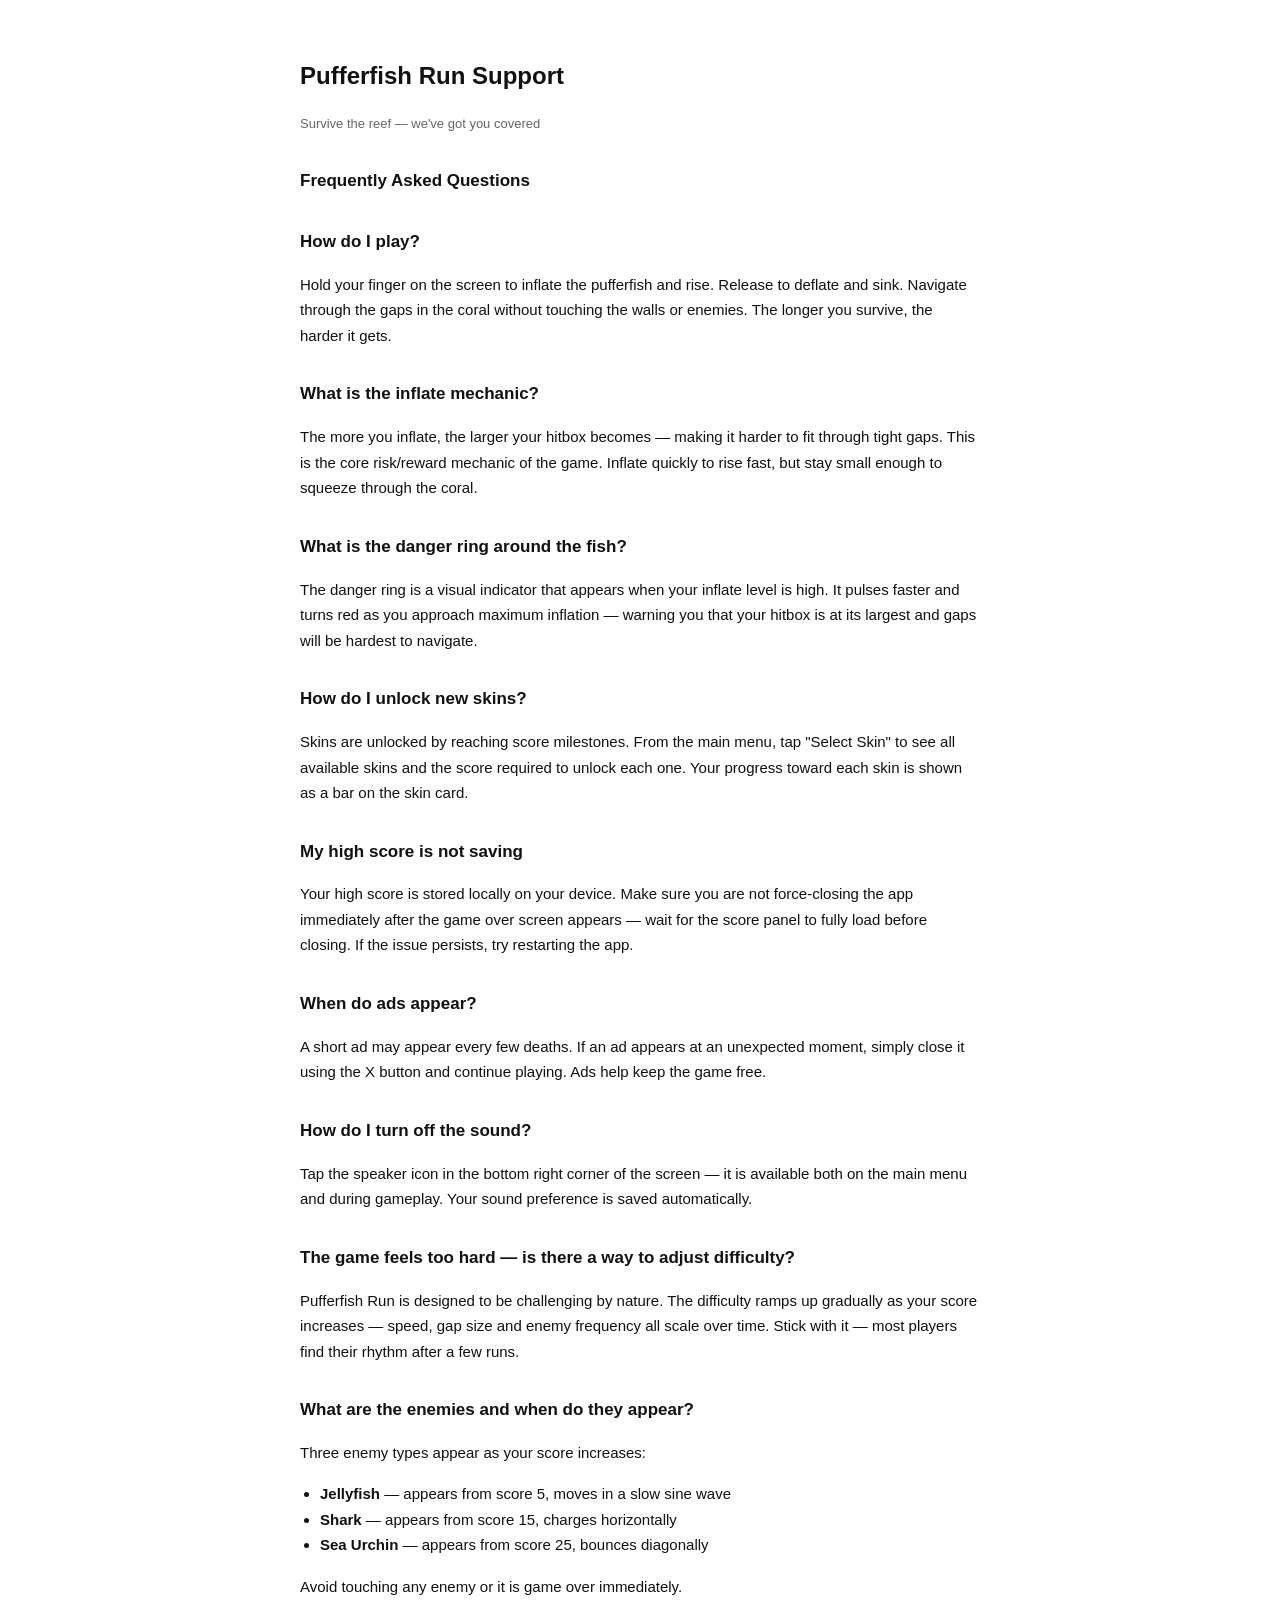
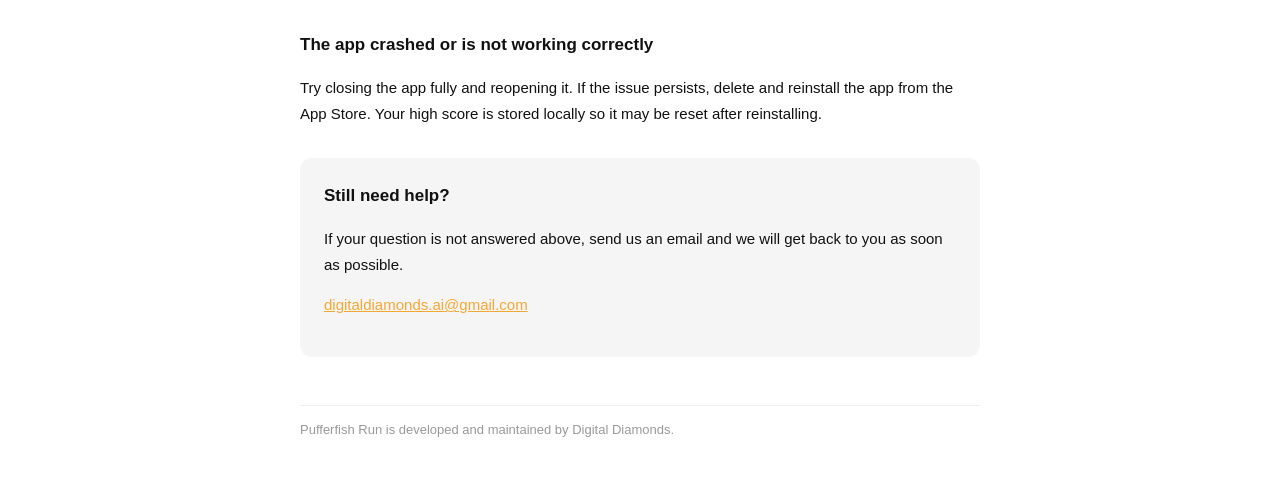
==== docs/support/index.html @ cb3c5f77 "added whole game" ====
<!DOCTYPE html>
<html lang="en">
<head>
  <meta charset="UTF-8">
  <meta name="viewport" content="width=device-width, initial-scale=1.0">
  <title>Pufferfish Run — Support</title>
  <style>
    body {
      font-family: -apple-system, BlinkMacSystemFont, 'Helvetica Neue', sans-serif;
      max-width: 680px;
      margin: 0 auto;
      padding: 40px 24px;
      color: #111;
      line-height: 1.7;
    }
    h1 { font-size: 24px; font-weight: 600; }
    h2 { font-size: 17px; font-weight: 600; margin-top: 32px; }
    p, li { font-size: 15px; }
    ul { padding-left: 20px; }
    .meta { color: #666; font-size: 13px; margin-bottom: 32px; }
    a { color: #f4a832; }
    .contact-box {
      background: #f5f5f5;
      border-radius: 12px;
      padding: 24px;
      margin-top: 32px;
    }
  </style>
</head>
<body>
 
  <h1>Pufferfish Run Support</h1>
  <p class="meta">Survive the reef — we've got you covered</p>
 
  <h2>Frequently Asked Questions</h2>
 
  <h2>How do I play?</h2>
  <p>Hold your finger on the screen to inflate the pufferfish and rise. Release to deflate and sink. Navigate through the gaps in the coral without touching the walls or enemies. The longer you survive, the harder it gets.</p>
 
  <h2>What is the inflate mechanic?</h2>
  <p>The more you inflate, the larger your hitbox becomes — making it harder to fit through tight gaps. This is the core risk/reward mechanic of the game. Inflate quickly to rise fast, but stay small enough to squeeze through the coral.</p>
 
  <h2>What is the danger ring around the fish?</h2>
  <p>The danger ring is a visual indicator that appears when your inflate level is high. It pulses faster and turns red as you approach maximum inflation — warning you that your hitbox is at its largest and gaps will be hardest to navigate.</p>
 
  <h2>How do I unlock new skins?</h2>
  <p>Skins are unlocked by reaching score milestones. From the main menu, tap "Select Skin" to see all available skins and the score required to unlock each one. Your progress toward each skin is shown as a bar on the skin card.</p>
 
  <h2>My high score is not saving</h2>
  <p>Your high score is stored locally on your device. Make sure you are not force-closing the app immediately after the game over screen appears — wait for the score panel to fully load before closing. If the issue persists, try restarting the app.</p>
 
  <h2>When do ads appear?</h2>
  <p>A short ad may appear every few deaths. If an ad appears at an unexpected moment, simply close it using the X button and continue playing. Ads help keep the game free.</p>
 
  <h2>How do I turn off the sound?</h2>
  <p>Tap the speaker icon in the bottom right corner of the screen — it is available both on the main menu and during gameplay. Your sound preference is saved automatically.</p>
 
  <h2>The game feels too hard — is there a way to adjust difficulty?</h2>
  <p>Pufferfish Run is designed to be challenging by nature. The difficulty ramps up gradually as your score increases — speed, gap size and enemy frequency all scale over time. Stick with it — most players find their rhythm after a few runs.</p>
 
  <h2>What are the enemies and when do they appear?</h2>
  <p>Three enemy types appear as your score increases:</p>
  <ul>
    <li><strong>Jellyfish</strong> — appears from score 5, moves in a slow sine wave</li>
    <li><strong>Shark</strong> — appears from score 15, charges horizontally</li>
    <li><strong>Sea Urchin</strong> — appears from score 25, bounces diagonally</li>
  </ul>
  <p>Avoid touching any enemy or it is game over immediately.</p>
 
  <h2>The app crashed or is not working correctly</h2>
  <p>Try closing the app fully and reopening it. If the issue persists, delete and reinstall the app from the App Store. Your high score is stored locally so it may be reset after reinstalling.</p>
 
  <div class="contact-box">
    <h2 style="margin-top: 0">Still need help?</h2>
    <p>If your question is not answered above, send us an email and we will get back to you as soon as possible.</p>
    <p><a href="mailto:digitaldiamonds.ai@gmail.com">digitaldiamonds.ai@gmail.com</a></p>
  </div>
 
  <hr style="margin-top: 48px; border: none; border-top: 1px solid #eee;">
  <p style="color: #999; font-size: 13px;">Pufferfish Run is developed and maintained by Digital Diamonds.</p>
 
</body>
</html>
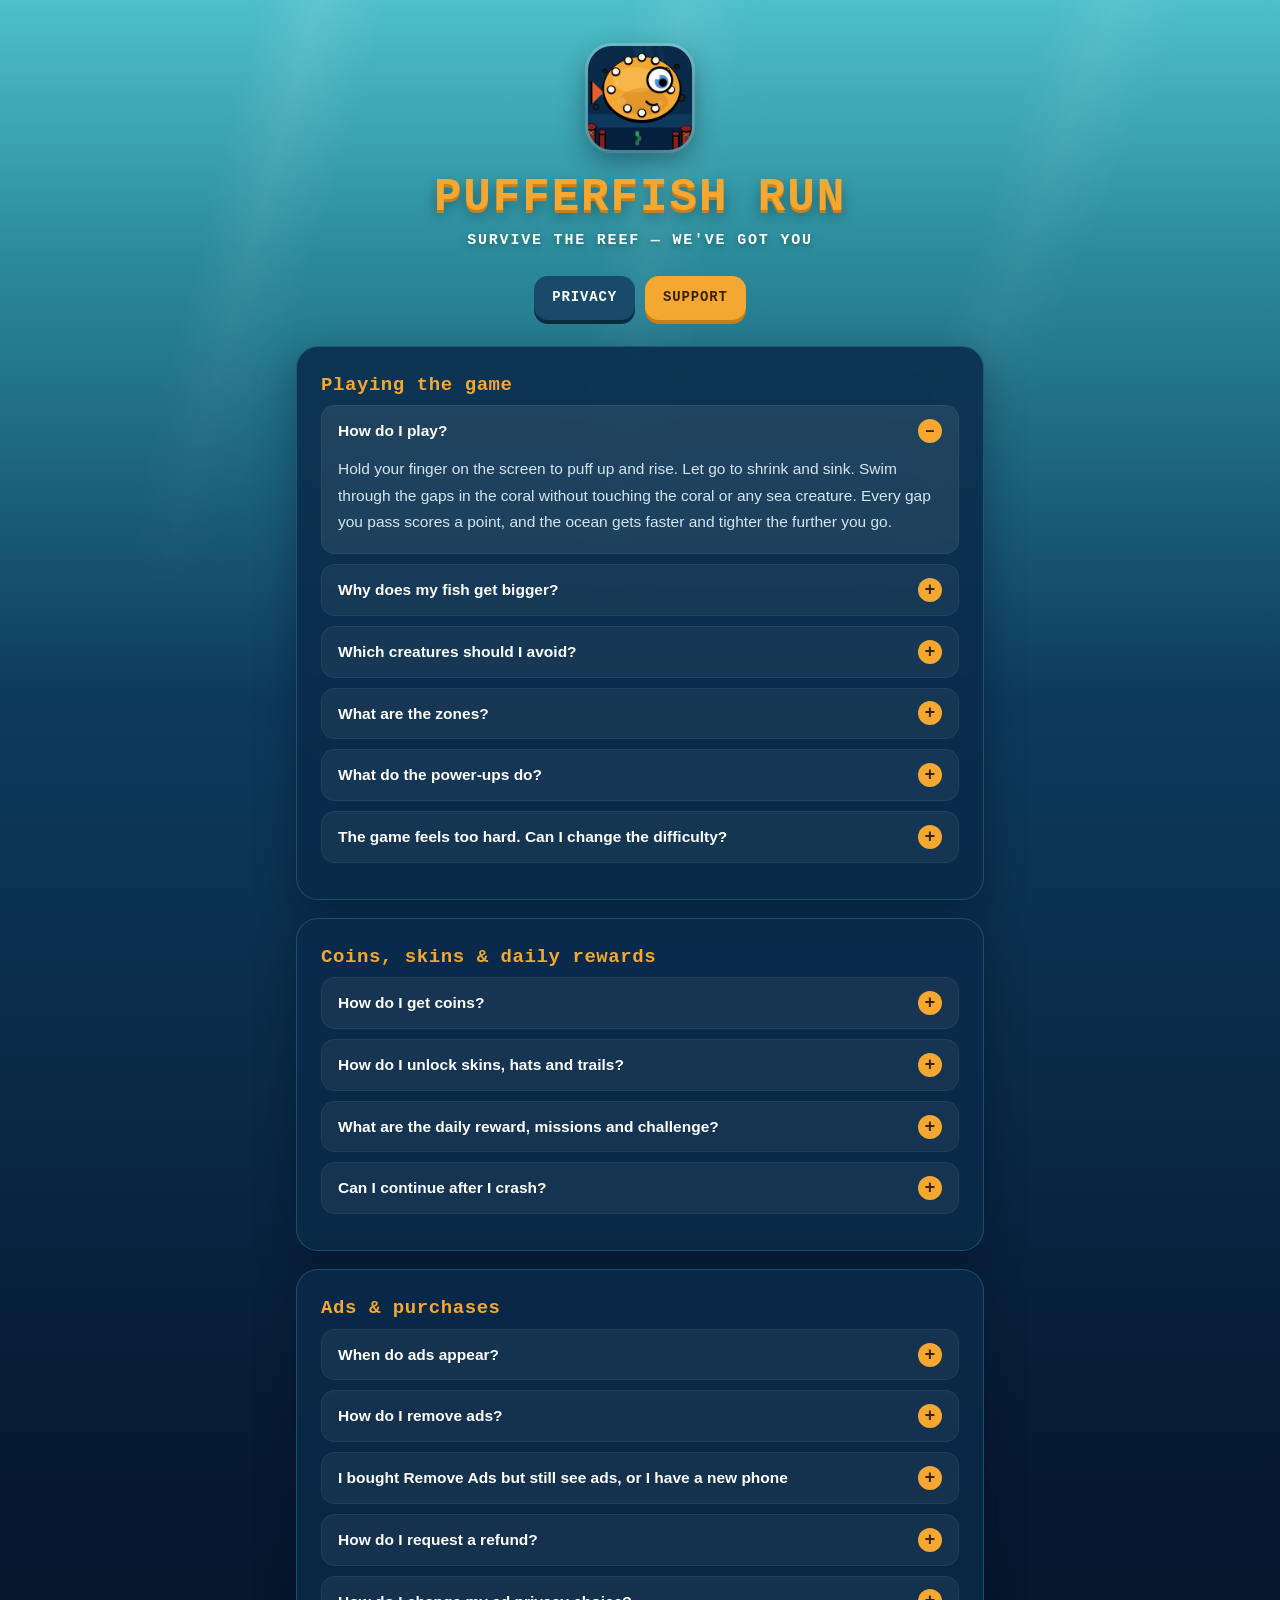
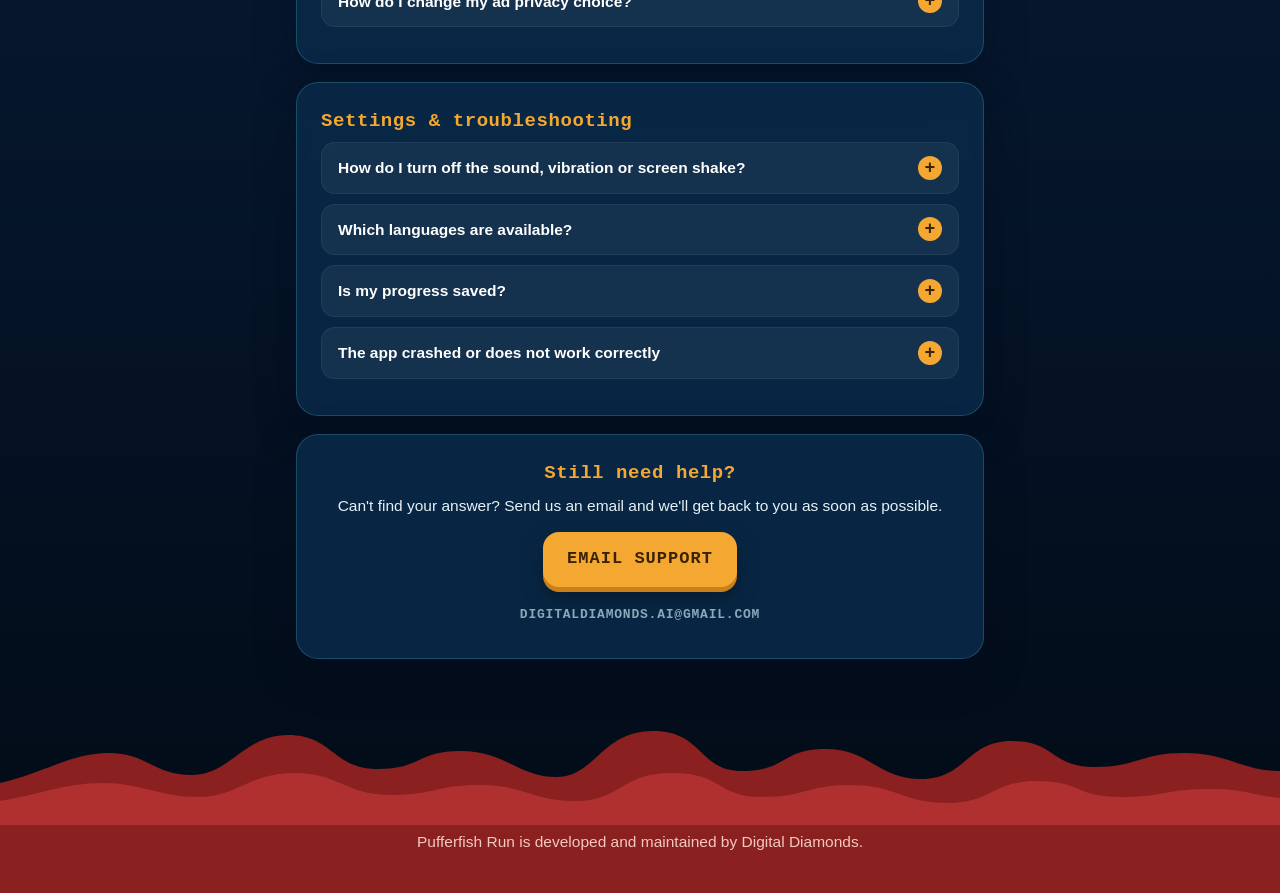
==== commit 98e58ce0: "restyle pages" ====
--- a/docs/support/index.html
+++ b/docs/support/index.html
@@ -3,81 +3,165 @@
 <head>
   <meta charset="UTF-8">
   <meta name="viewport" content="width=device-width, initial-scale=1.0">
+  <meta name="theme-color" content="#4ec0ca">
   <title>Pufferfish Run — Support</title>
-  <style>
-    body {
-      font-family: -apple-system, BlinkMacSystemFont, 'Helvetica Neue', sans-serif;
-      max-width: 680px;
-      margin: 0 auto;
-      padding: 40px 24px;
-      color: #111;
-      line-height: 1.7;
-    }
-    h1 { font-size: 24px; font-weight: 600; }
-    h2 { font-size: 17px; font-weight: 600; margin-top: 32px; }
-    p, li { font-size: 15px; }
-    ul { padding-left: 20px; }
-    .meta { color: #666; font-size: 13px; margin-bottom: 32px; }
-    a { color: #f4a832; }
-    .contact-box {
-      background: #f5f5f5;
-      border-radius: 12px;
-      padding: 24px;
-      margin-top: 32px;
-    }
-  </style>
+  <meta name="description" content="Help and answers for Pufferfish Run, the one-tap arcade game by Digital Diamonds.">
+  <link rel="icon" href="../assets/icon.jpg">
+  <link rel="apple-touch-icon" href="../assets/icon.jpg">
+  <link rel="stylesheet" href="../assets/style.css">
 </head>
 <body>
- 
-  <h1>Pufferfish Run Support</h1>
-  <p class="meta">Survive the reef — we've got you covered</p>
- 
-  <h2>Frequently Asked Questions</h2>
- 
-  <h2>How do I play?</h2>
-  <p>Hold your finger on the screen to inflate the pufferfish and rise. Release to deflate and sink. Navigate through the gaps in the coral without touching the walls or enemies. The longer you survive, the harder it gets.</p>
- 
-  <h2>What is the inflate mechanic?</h2>
-  <p>The more you inflate, the larger your hitbox becomes — making it harder to fit through tight gaps. This is the core risk/reward mechanic of the game. Inflate quickly to rise fast, but stay small enough to squeeze through the coral.</p>
- 
-  <h2>What is the danger ring around the fish?</h2>
-  <p>The danger ring is a visual indicator that appears when your inflate level is high. It pulses faster and turns red as you approach maximum inflation — warning you that your hitbox is at its largest and gaps will be hardest to navigate.</p>
- 
-  <h2>How do I unlock new skins?</h2>
-  <p>Skins are unlocked by reaching score milestones. From the main menu, tap "Select Skin" to see all available skins and the score required to unlock each one. Your progress toward each skin is shown as a bar on the skin card.</p>
- 
-  <h2>My high score is not saving</h2>
-  <p>Your high score is stored locally on your device. Make sure you are not force-closing the app immediately after the game over screen appears — wait for the score panel to fully load before closing. If the issue persists, try restarting the app.</p>
- 
-  <h2>When do ads appear?</h2>
-  <p>A short ad may appear every few deaths. If an ad appears at an unexpected moment, simply close it using the X button and continue playing. Ads help keep the game free.</p>
- 
-  <h2>How do I turn off the sound?</h2>
-  <p>Tap the speaker icon in the bottom right corner of the screen — it is available both on the main menu and during gameplay. Your sound preference is saved automatically.</p>
- 
-  <h2>The game feels too hard — is there a way to adjust difficulty?</h2>
-  <p>Pufferfish Run is designed to be challenging by nature. The difficulty ramps up gradually as your score increases — speed, gap size and enemy frequency all scale over time. Stick with it — most players find their rhythm after a few runs.</p>
- 
-  <h2>What are the enemies and when do they appear?</h2>
-  <p>Three enemy types appear as your score increases:</p>
-  <ul>
-    <li><strong>Jellyfish</strong> — appears from score 5, moves in a slow sine wave</li>
-    <li><strong>Shark</strong> — appears from score 15, charges horizontally</li>
-    <li><strong>Sea Urchin</strong> — appears from score 25, bounces diagonally</li>
-  </ul>
-  <p>Avoid touching any enemy or it is game over immediately.</p>
- 
-  <h2>The app crashed or is not working correctly</h2>
-  <p>Try closing the app fully and reopening it. If the issue persists, delete and reinstall the app from the App Store. Your high score is stored locally so it may be reset after reinstalling.</p>
- 
-  <div class="contact-box">
-    <h2 style="margin-top: 0">Still need help?</h2>
-    <p>If your question is not answered above, send us an email and we will get back to you as soon as possible.</p>
-    <p><a href="mailto:digitaldiamonds.ai@gmail.com">digitaldiamonds.ai@gmail.com</a></p>
+  <div class="bubbles" aria-hidden="true"><span></span><span></span><span></span><span></span><span></span><span></span><span></span><span></span></div>
+
+  <div class="page">
+    <header class="hero">
+      <img src="../assets/icon.jpg" alt="Pufferfish Run app icon">
+      <h1 class="title">PUFFERFISH RUN</h1>
+      <p class="subtitle">SURVIVE THE REEF — WE'VE GOT YOU</p>
+      <nav class="tabs" aria-label="Pages">
+        <a class="tab" href="../">PRIVACY</a>
+        <a class="tab" href="./" aria-current="page">SUPPORT</a>
+      </nav>
+    </header>
+
+    <main>
+      <section class="panel">
+        <h2>Playing the game</h2>
+
+        <details open>
+          <summary>How do I play?</summary>
+          <div><p>Hold your finger on the screen to puff up and rise. Let go to shrink and sink. Swim through the gaps in the coral without touching the coral or any sea creature. Every gap you pass scores a point, and the ocean gets faster and tighter the further you go.</p></div>
+        </details>
+
+        <details>
+          <summary>Why does my fish get bigger?</summary>
+          <div><p>That is the trick of the game: the more you puff up, the bigger your fish becomes and the harder it is to squeeze through a gap. Rise quickly, but shrink back in time. The ring around the fish turns red when you are almost at full size.</p></div>
+        </details>
+
+        <details>
+          <summary>Which creatures should I avoid?</summary>
+          <div>
+            <ul>
+              <li><strong>Jellyfish</strong>: drifts up and down in a wave</li>
+              <li><strong>Shark</strong>: charges straight at you</li>
+              <li><strong>Sea urchin</strong>: bounces around diagonally</li>
+            </ul>
+            <p>They show up as your score rises. One touch and the run is over.</p>
+          </div>
+        </details>
+
+        <details>
+          <summary>What are the zones?</summary>
+          <div><p>As you score, you dive deeper: from the Shallow Reef through the Kelp Forest, Open Water, the Shipwreck and the Deep Ocean, down to The Abyss, where only your fish's glow lights the way.</p></div>
+        </details>
+
+        <details>
+          <summary>What do the power-ups do?</summary>
+          <div>
+            <ul>
+              <li><strong>Shield</strong>: saves you from one hit</li>
+              <li><strong>Magnet</strong>: pulls nearby coins towards you</li>
+              <li><strong>Slow-mo</strong>: slows the ocean down for a few seconds</li>
+            </ul>
+            <p>You can also start a run with a shield from the menu.</p>
+          </div>
+        </details>
+
+        <details>
+          <summary>The game feels too hard. Can I change the difficulty?</summary>
+          <div><p>Your first games start with extra-wide gaps to help you get going. After that the game speeds up gradually: speed, gap size and the number of creatures all scale with your score. Most players find their rhythm after a few runs.</p></div>
+        </details>
+      </section>
+
+      <section class="panel">
+        <h2>Coins, skins &amp; daily rewards</h2>
+
+        <details>
+          <summary>How do I get coins?</summary>
+          <div><p>Collect coins in the gaps while you swim, fly close past the coral for a "CLOSE!" bonus, claim your daily reward, complete daily missions and the daily challenge, or watch a short ad in the shop for free coins.</p></div>
+        </details>
+
+        <details>
+          <summary>How do I unlock skins, hats and trails?</summary>
+          <div><p>Open the shop from the main menu. Skins unlock when you reach their score, or you can buy them with coins straight away. Hats and trails are bought with coins. Tap an item you own to wear it.</p></div>
+        </details>
+
+        <details>
+          <summary>What are the daily reward, missions and challenge?</summary>
+          <div><p>Come back every day for a reward that grows with your streak. You also get new daily missions and one daily challenge. They refresh automatically each day, even without an internet connection.</p></div>
+        </details>
+
+        <details>
+          <summary>Can I continue after I crash?</summary>
+          <div><p>Once per run you can watch a short ad to continue from where you crashed, with a moment of protection to get back on track.</p></div>
+        </details>
+      </section>
+
+      <section class="panel">
+        <h2>Ads &amp; purchases</h2>
+
+        <details>
+          <summary>When do ads appear?</summary>
+          <div><p>Your first games are ad-free. After that a short ad may appear between some games, never during play. Reward ads only play when you choose them.</p></div>
+        </details>
+
+        <details>
+          <summary>How do I remove ads?</summary>
+          <div><p>Buy <em>Remove Ads</em> in the shop. It is a one-time purchase that turns off the ads between games for good. Optional reward ads, which you choose to watch, stay available.</p></div>
+        </details>
+
+        <details>
+          <summary>I bought Remove Ads but still see ads, or I have a new phone</summary>
+          <div><p>Go to <strong>Settings → Restore purchases</strong> while signed in with the same Apple ID you used to buy it. Your purchase is restored for free.</p></div>
+        </details>
+
+        <details>
+          <summary>How do I request a refund?</summary>
+          <div><p>Purchases are handled by Apple. Request a refund at <a href="https://reportaproblem.apple.com">reportaproblem.apple.com</a>.</p></div>
+        </details>
+
+        <details>
+          <summary>How do I change my ad privacy choice?</summary>
+          <div><p>In the game, open <strong>Settings → Privacy options</strong> (shown in regions where consent is required). Tracking permission can be changed in <strong>iOS Settings → Privacy &amp; Security → Tracking</strong>. Read more in our <a href="../">Privacy Policy</a>.</p></div>
+        </details>
+      </section>
+
+      <section class="panel">
+        <h2>Settings &amp; troubleshooting</h2>
+
+        <details>
+          <summary>How do I turn off the sound, vibration or screen shake?</summary>
+          <div><p>Tap the speaker icon on the menu or during play to mute. Open <strong>Settings</strong> from the main menu to switch sound, vibration and screen shake on or off and to choose a language. Your choices are saved automatically.</p></div>
+        </details>
+
+        <details>
+          <summary>Which languages are available?</summary>
+          <div><p>English, Dutch, German, French, Spanish, Brazilian Portuguese and Japanese. By default the game follows your iPhone's language.</p></div>
+        </details>
+
+        <details>
+          <summary>Is my progress saved?</summary>
+          <div><p>Yes, your progress is saved automatically on your device. Progress from the earlier version of the game (high score, skin and sound setting) carries over when you update. Deleting the app also deletes your progress, but a Remove Ads purchase can always be restored.</p></div>
+        </details>
+
+        <details>
+          <summary>The app crashed or does not work correctly</summary>
+          <div><p>Close the app completely and open it again. Make sure iOS and the app are up to date. If it keeps happening, email us with your iPhone model, iOS version and what you were doing, so we can fix it.</p></div>
+        </details>
+      </section>
+
+      <section class="panel help">
+        <h2>Still need help?</h2>
+        <p>Can't find your answer? Send us an email and we'll get back to you as soon as possible.</p>
+        <p><a class="cta" href="mailto:digitaldiamonds.ai@gmail.com?subject=Pufferfish%20Run%20support">EMAIL SUPPORT</a></p>
+        <p class="meta">DIGITALDIAMONDS.AI@GMAIL.COM</p>
+      </section>
+    </main>
   </div>
- 
-  <hr style="margin-top: 48px; border: none; border-top: 1px solid #eee;">
-  <p style="color: #999; font-size: 13px;">Pufferfish Run is developed and maintained by Digital Diamonds.</p>
- 
+
+  <div class="reef" aria-hidden="true"></div>
+  <footer>
+    <p>Pufferfish Run is developed and maintained by Digital Diamonds.</p>
+  </footer>
 </body>
-</html>+</html>
--- a/docs/assets/style.css
+++ b/docs/assets/style.css
@@ -0,0 +1,272 @@
+/* Pufferfish Run — shared style for the privacy and support pages.
+   Colours come from the game (Constants.gd): ocean zones, panel blue, UI orange and gold. */
+:root {
+  --reef: #4ec0ca;
+  --kelp: #2a8a9a;
+  --open: #0d3a5c;
+  --deep: #061830;
+  --abyss: #020a14;
+  --panel: rgba(10, 42, 74, 0.86);
+  --panel-edge: rgba(93, 212, 221, 0.22);
+  --button: #1a4a6a;
+  --orange: #f4a832;
+  --orange-dark: #c9801a;
+  --gold: #ffdd88;
+  --coral: #b03030;
+  --coral-dark: #8b2020;
+  --text: #e6f1f5;
+  --muted: #88aabb;
+  --pixel: "Courier New", Courier, "Courier Prime", monospace;
+  --body: -apple-system, BlinkMacSystemFont, "Helvetica Neue", "Segoe UI", sans-serif;
+}
+
+* { box-sizing: border-box; }
+
+html { background: var(--abyss); }
+
+body {
+  margin: 0;
+  min-height: 100vh;
+  font-family: var(--body);
+  color: var(--text);
+  line-height: 1.7;
+  background: linear-gradient(180deg, var(--reef) 0px, var(--kelp) 260px, var(--open) 700px, var(--deep) 1500px, var(--abyss) 2600px);
+  position: relative;
+  overflow-x: hidden;
+}
+
+/* Light rays from the surface */
+body::before {
+  content: "";
+  position: absolute;
+  inset: 0 0 auto 0;
+  height: 620px;
+  pointer-events: none;
+  background:
+    linear-gradient(105deg, transparent 18%, rgba(255, 255, 255, 0.10) 22%, transparent 27%),
+    linear-gradient(98deg, transparent 46%, rgba(255, 255, 255, 0.08) 50%, transparent 55%),
+    linear-gradient(110deg, transparent 70%, rgba(255, 255, 255, 0.07) 74%, transparent 79%);
+  -webkit-mask-image: linear-gradient(180deg, #000 0%, transparent 100%);
+  mask-image: linear-gradient(180deg, #000 0%, transparent 100%);
+}
+
+/* Rising bubbles */
+.bubbles { position: fixed; inset: 0; pointer-events: none; overflow: hidden; z-index: 0; }
+.bubbles span {
+  position: absolute;
+  bottom: -40px;
+  border-radius: 50%;
+  border: 2px solid rgba(255, 255, 255, 0.45);
+  background: radial-gradient(circle at 32% 30%, rgba(255, 255, 255, 0.55) 0 18%, rgba(255, 255, 255, 0.08) 22%);
+  animation: rise linear infinite;
+}
+.bubbles span:nth-child(1) { left: 6%;  width: 14px; height: 14px; animation-duration: 13s; animation-delay: -2s; }
+.bubbles span:nth-child(2) { left: 18%; width: 8px;  height: 8px;  animation-duration: 9s;  animation-delay: -6s; }
+.bubbles span:nth-child(3) { left: 31%; width: 20px; height: 20px; animation-duration: 17s; animation-delay: -11s; }
+.bubbles span:nth-child(4) { left: 52%; width: 10px; height: 10px; animation-duration: 11s; animation-delay: -4s; }
+.bubbles span:nth-child(5) { left: 67%; width: 16px; height: 16px; animation-duration: 15s; animation-delay: -9s; }
+.bubbles span:nth-child(6) { left: 80%; width: 7px;  height: 7px;  animation-duration: 8s;  animation-delay: -1s; }
+.bubbles span:nth-child(7) { left: 91%; width: 12px; height: 12px; animation-duration: 12s; animation-delay: -7s; }
+.bubbles span:nth-child(8) { left: 43%; width: 6px;  height: 6px;  animation-duration: 10s; animation-delay: -3s; }
+@keyframes rise {
+  0%   { transform: translate(0, 0); opacity: 0; }
+  10%  { opacity: 1; }
+  50%  { transform: translate(12px, -55vh); }
+  100% { transform: translate(-6px, -112vh); opacity: 0.2; }
+}
+@media (prefers-reduced-motion: reduce) {
+  .bubbles span { animation: none; display: none; }
+}
+
+.page {
+  position: relative;
+  z-index: 1;
+  max-width: 720px;
+  margin: 0 auto;
+  padding: 28px 16px 0;
+}
+
+/* Header with the fish and the game title */
+.hero { text-align: center; padding: 18px 0 26px; }
+.hero img {
+  width: 104px;
+  height: 104px;
+  border-radius: 24px;
+  box-shadow: 0 10px 28px rgba(0, 20, 40, 0.45), 0 0 0 3px rgba(255, 255, 255, 0.25);
+  animation: bob 3.2s ease-in-out infinite;
+}
+@keyframes bob { 50% { transform: translateY(-7px) rotate(-2deg); } }
+@media (prefers-reduced-motion: reduce) { .hero img { animation: none; } }
+
+.title {
+  font-family: var(--pixel);
+  font-weight: 700;
+  letter-spacing: 0.04em;
+  margin: 16px 0 2px;
+  font-size: clamp(30px, 8vw, 46px);
+  line-height: 1.05;
+  color: var(--orange);
+  text-shadow: 0 3px 0 var(--orange-dark), 0 6px 14px rgba(0, 0, 0, 0.35);
+}
+.subtitle {
+  font-family: var(--pixel);
+  font-weight: 700;
+  font-size: 15px;
+  letter-spacing: 0.12em;
+  color: #fff;
+  margin: 6px 0 0;
+  text-shadow: 0 2px 6px rgba(0, 0, 0, 0.35);
+}
+
+/* Tabs between the two pages, styled like the game's buttons */
+.tabs { display: flex; gap: 10px; justify-content: center; margin: 22px 0 0; flex-wrap: wrap; }
+.tab {
+  font-family: var(--pixel);
+  font-weight: 700;
+  font-size: 14px;
+  letter-spacing: 0.06em;
+  text-decoration: none;
+  color: #fff;
+  background: var(--button);
+  padding: 10px 18px;
+  border-radius: 14px;
+  box-shadow: 0 4px 0 #0c2c42;
+  transition: transform 0.12s ease;
+}
+.tab:hover { transform: translateY(-2px); }
+.tab[aria-current="page"] { background: var(--orange); color: #3a2200; box-shadow: 0 4px 0 var(--orange-dark); }
+
+/* Content panels */
+.panel {
+  background: var(--panel);
+  border: 1px solid var(--panel-edge);
+  border-radius: 22px;
+  padding: 26px 24px;
+  margin: 0 0 18px;
+  box-shadow: 0 14px 40px rgba(0, 10, 25, 0.35);
+  -webkit-backdrop-filter: blur(6px);
+  backdrop-filter: blur(6px);
+}
+
+h2 {
+  font-family: var(--pixel);
+  font-weight: 700;
+  font-size: 19px;
+  letter-spacing: 0.03em;
+  color: var(--orange);
+  margin: 30px 0 8px;
+  line-height: 1.3;
+}
+.panel > h2:first-child { margin-top: 0; }
+h3 { font-size: 15px; color: var(--gold); margin: 18px 0 4px; }
+
+p, li { font-size: 15.5px; }
+p { margin: 0 0 12px; }
+ul { padding-left: 22px; margin: 0 0 12px; }
+li { margin: 4px 0; }
+li::marker { color: var(--orange); }
+strong { color: #fff; }
+em { color: var(--gold); font-style: normal; font-weight: 600; }
+
+a { color: var(--gold); text-underline-offset: 3px; }
+a:hover { color: var(--orange); }
+
+.meta {
+  display: inline-block;
+  font-family: var(--pixel);
+  font-weight: 700;
+  font-size: 13px;
+  color: var(--muted);
+  letter-spacing: 0.06em;
+  margin-bottom: 6px;
+}
+
+/* Small "at a glance" list on the privacy page */
+.glance { display: grid; grid-template-columns: repeat(auto-fit, minmax(190px, 1fr)); gap: 10px; margin: 6px 0 4px; }
+.glance div {
+  background: rgba(255, 255, 255, 0.06);
+  border-radius: 14px;
+  padding: 12px 14px;
+  font-size: 14.5px;
+  line-height: 1.45;
+}
+.glance b { display: block; font-family: var(--pixel); color: var(--gold); font-size: 13px; letter-spacing: 0.05em; margin-bottom: 2px; }
+
+/* FAQ accordions on the support page */
+details {
+  background: rgba(255, 255, 255, 0.05);
+  border-radius: 14px;
+  margin: 0 0 10px;
+  border: 1px solid rgba(255, 255, 255, 0.06);
+}
+details[open] { background: rgba(255, 255, 255, 0.08); }
+summary {
+  cursor: pointer;
+  list-style: none;
+  padding: 14px 46px 14px 16px;
+  font-weight: 650;
+  color: #fff;
+  position: relative;
+  font-size: 15.5px;
+  line-height: 1.4;
+}
+summary::-webkit-details-marker { display: none; }
+summary::after {
+  content: "+";
+  position: absolute;
+  right: 16px;
+  top: 50%;
+  transform: translateY(-50%);
+  width: 24px;
+  height: 24px;
+  border-radius: 50%;
+  background: var(--orange);
+  color: #3a2200;
+  font: 700 18px/24px var(--pixel);
+  text-align: center;
+}
+details[open] summary::after { content: "–"; }
+details > div { padding: 0 16px 6px; color: #d5e6ee; }
+
+/* Big orange call-to-action, like the PLAY button */
+.cta {
+  display: inline-block;
+  font-family: var(--pixel);
+  font-weight: 700;
+  font-size: 17px;
+  letter-spacing: 0.06em;
+  text-decoration: none;
+  color: #3a2200;
+  background: var(--orange);
+  padding: 13px 24px;
+  border-radius: 16px;
+  box-shadow: 0 5px 0 var(--orange-dark), 0 10px 22px rgba(0, 0, 0, 0.3);
+  transition: transform 0.12s ease;
+  word-break: break-all;
+}
+.cta:hover { color: #3a2200; transform: translateY(-2px); }
+.help { text-align: center; }
+
+/* Coral reef along the bottom */
+.reef {
+  position: relative;
+  z-index: 1;
+  margin-top: 46px;
+  height: 120px;
+  background: url("data:image/svg+xml,%3Csvg xmlns='http://www.w3.org/2000/svg' viewBox='0 0 400 120' preserveAspectRatio='none'%3E%3Cpath fill='%238b2020' d='M0 120V78c14-10 22-30 34-30s14 22 26 22 16-40 30-40 14 34 28 34 12-18 26-18 18 26 30 26 14-46 30-46 14 40 28 40 12-22 26-22 16 30 30 30 14-38 28-38 12 26 26 26 14-14 28-14 18 18 30 18V120z'/%3E%3Cpath fill='%23b03030' d='M0 120V96c12-6 20-18 32-18s18 14 30 14 16-24 30-24 16 22 30 22 14-10 28-10 16 16 30 16 14-28 30-28 14 24 28 24 14-12 28-12 16 18 30 18 14-22 28-22 12 16 26 16 14-8 28-8 14 10 30 10V120z'/%3E%3C/svg%3E") bottom / 100% 100% no-repeat;
+}
+footer {
+  position: relative;
+  z-index: 1;
+  background: var(--coral-dark);
+  text-align: center;
+  padding: 4px 16px 26px;
+  font-size: 13px;
+  color: #f3c9c0;
+}
+footer a { color: var(--gold); }
+
+@media (max-width: 480px) {
+  .panel { padding: 20px 16px; border-radius: 18px; }
+  h2 { font-size: 17px; }
+}
